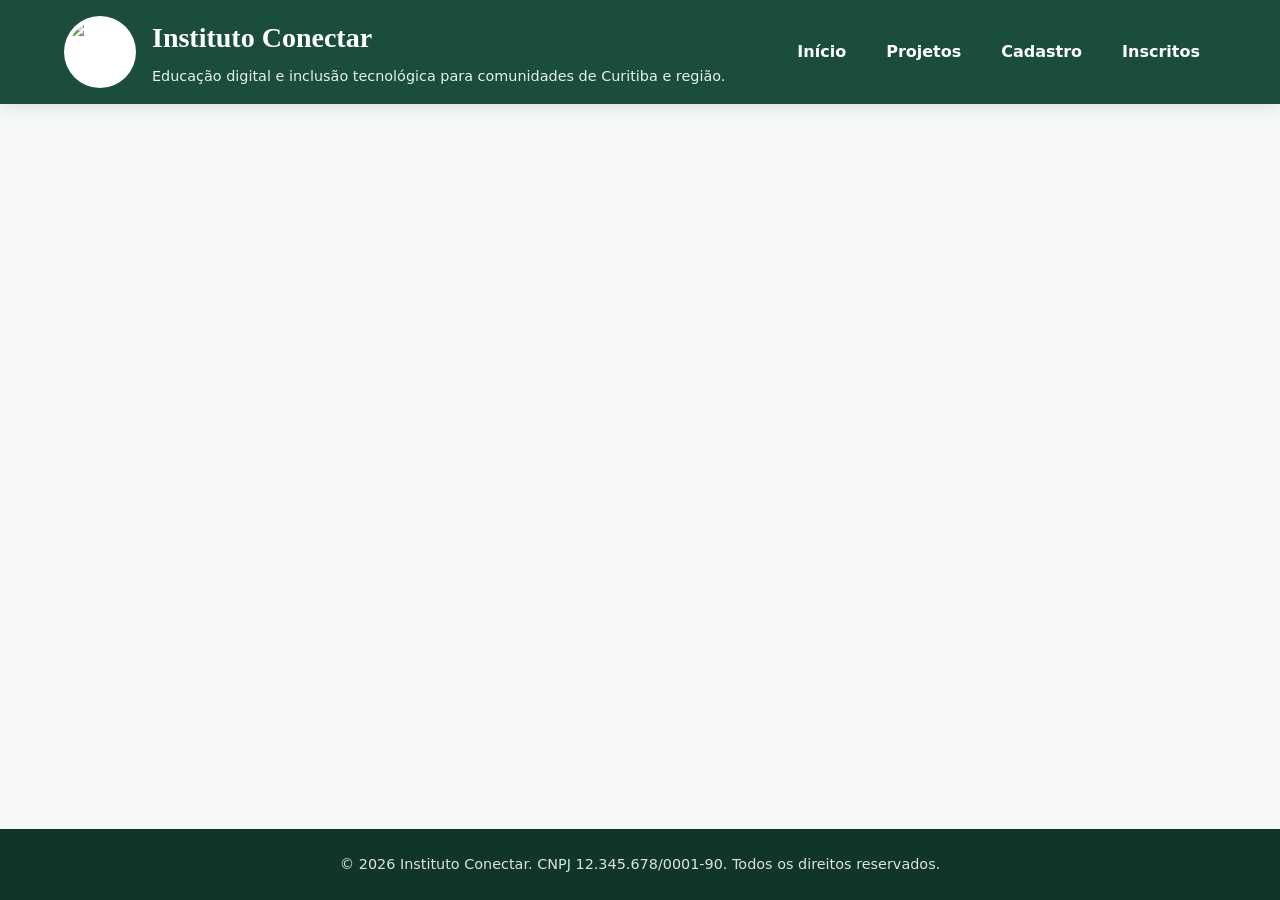
==== html/index.html @ c3115aa4 "a11y: landmarks, tabela, foco e reduced-motion" ====
<!DOCTYPE html>
<html lang="pt-BR">
<head>
  <meta charset="UTF-8">
  <meta name="viewport" content="width=device-width, initial-scale=1.0">
  <title>Instituto Conectar — Inclusão digital em Curitiba</title>
  <link rel="stylesheet" href="../css/styles.css">
  <script src="../js/storage.js" defer></script>
  <script src="../js/router.js" defer></script>
  <script src="../js/form.js" defer></script>
  <script src="../js/ui.js" defer></script>
  <script src="../js/app.js" defer></script>
</head>
<body class="page-spa">
  <a class="skip-link" href="#conteudo">Ir para o conteúdo</a>
  <header class="site-header" role="banner">
    <div class="header-inner">
      <div class="brand">
        <img src="../imagens/logo.svg" width="120" height="120" alt="Logo do Instituto Conectar: círculo e silhueta em verde">
        <div class="brand-text">
          <h1>Instituto Conectar</h1>
          <p>Educação digital e inclusão tecnológica para comunidades de Curitiba e região.</p>
        </div>
      </div>
      <input type="checkbox" id="nav-toggle" class="nav-toggle" aria-hidden="true">
      <label for="nav-toggle" class="nav-toggle-label" id="nav-toggle-label">Abrir ou fechar menu</label>
      <nav id="menu-principal" class="menu-principal" aria-label="Menu principal">
        <ul>
          <li><a href="#/" data-link>Início</a></li>
          <li><a href="#/projetos" data-link>Projetos</a></li>
          <li><a href="#/cadastro" data-link>Cadastro</a></li>
          <li><a href="#/inscritos" data-link>Inscritos</a></li>
        </ul>
      </nav>
    </div>
  </header>

  <main id="conteudo" class="site-main" tabindex="-1">
    <!-- VIEW: Início -->
    <div class="view" data-view="home" hidden>
      <section aria-labelledby="quem-somos">
        <h2 id="quem-somos">Quem somos</h2>
        <p><span class="tag">ONG</span><span class="tag">Curitiba</span></p>
        <p>
          O Instituto Conectar é uma organização sem fins lucrativos fundada em 2019
          com a missão de reduzir a exclusão digital. Oferecemos oficinas de informática,
          mentoria em programação e doação de equipamentos recondicionados.
        </p>
        <p>
          Acreditamos que acesso à tecnologia com acompanhamento humano transforma
          trajetórias de estudo e trabalho.
        </p>
      </section>

      <section aria-labelledby="missao">
        <h2 id="missao">Missão, visão e valores</h2>
        <h3>Missão</h3>
        <p>Democratizar o acesso ao conhecimento digital com qualidade e acolhimento.</p>
        <h3>Visão</h3>
        <p>Ser referência em inclusão tecnológica no Paraná até 2030.</p>
        <h3>Valores</h3>
        <ul class="valores-lista">
          <li>Empatia e escuta ativa</li>
          <li>Transparência na gestão de doações</li>
          <li>Aprendizado contínuo</li>
          <li>Colaboração com escolas e empresas parceiras</li>
        </ul>
      </section>

      <section aria-labelledby="contato">
        <h2 id="contato">Contato</h2>
        <address>
          <p><strong>Endereço:</strong> Rua das Flores, 450 — Centro, Curitiba/PR — CEP 80010-000</p>
          <p><strong>Telefone:</strong> <a href="tel:+554133334444">(41) 3333-4444</a></p>
          <p><strong>E-mail:</strong> <a href="mailto:contato@institutoconectar.org.br">contato@institutoconectar.org.br</a></p>
          <p><strong>Horário:</strong> segunda a sexta, das 9h às 18h</p>
        </address>
      </section>
    </div>

    <!-- VIEW: Projetos -->
    <div class="view" data-view="projetos" hidden>
      <section aria-labelledby="intro-projetos">
        <h2 id="intro-projetos">Nossos projetos</h2>
        <p class="alerta">
          Cada projeto abaixo mostra como você pode doar ou se voluntariar.
          A estrutura da página separa o propósito, o público e a forma de participar
          para facilitar a decisão de ajudar.
        </p>
        <div class="grade-projetos">
          <article class="card-projeto" aria-labelledby="oficina">
            <h2 id="oficina">Oficinas de Informática Básica</h2>
            <h3>O que é</h3>
            <p>Turmas gratuitas de 8 semanas sobre internet segura, editores de texto e currículo digital.</p>
            <h3>Para quem</h3>
            <p>Jovens a partir de 14 anos e adultos em busca do primeiro emprego.</p>
            <h3>Como doar</h3>
            <p>Contribua com material (mouses, teclados) ou apoie financeiramente o lanche dos alunos.</p>
            <h3>Como voluntariar</h3>
            <p>Monitores e facilitadores aos sábados pela manhã. <a href="#/cadastro" data-link>Cadastre-se aqui</a>.</p>
          </article>

          <article class="card-projeto" aria-labelledby="mentoria">
            <h2 id="mentoria">Mentoria em Programação</h2>
            <h3>O que é</h3>
            <p>Encontros semanais online com mentores de front-end, lógica e portfólio.</p>
            <h3>Para quem</h3>
            <p>Estudantes de escolas públicas com interesse em tecnologia.</p>
            <h3>Como doar</h3>
            <p>Patrocine bolsas de internet (chip) para mentorados em vulnerabilidade.</p>
            <h3>Como voluntariar</h3>
            <p>Profissionais de TI com 1h/semana. <a href="#/cadastro" data-link>Quero ser mentor</a>.</p>
          </article>

          <article class="card-projeto" aria-labelledby="recondicionamento">
            <h2 id="recondicionamento">Lab de Recondicionamento</h2>
            <h3>O que é</h3>
            <p>Recebemos notebooks usados, reparamos e doamos a famílias e escolas parceiras.</p>
            <h3>Para quem</h3>
            <p>Comunidades atendidas pelos CRAS da região metropolitana de Curitiba.</p>
            <h3>Como doar</h3>
            <p>Doe equipamentos funcionando ou para peças. Agende a retirada pelo formulário.</p>
            <h3>Como voluntariar</h3>
            <p>Técnicos e aprendizes no laboratório às terças e quintas. <a href="#/cadastro" data-link>Participar</a>.</p>
          </article>
        </div>
      </section>
    </div>

    <!-- VIEW: Cadastro -->
    <div class="view" data-view="cadastro" hidden>
      <section aria-labelledby="titulo-cadastro">
        <h2 id="titulo-cadastro">Cadastro de doador ou voluntário</h2>
        <p>Preencha os dados abaixo. A validação em JavaScript complementa as regras HTML5 e salva o cadastro no navegador (localStorage).</p>

        <div id="form-feedback" class="mensagem" role="status" aria-live="polite" hidden></div>

        <form id="form-cadastro" action="#" method="post" novalidate aria-labelledby="titulo-cadastro">
          <input type="hidden" id="registro-id" name="id" value="">

          <fieldset>
            <legend>Dados pessoais</legend>

            <div class="campo">
              <label for="nome">Nome completo</label>
              <input type="text" id="nome" name="nome" required minlength="3" maxlength="120" autocomplete="name" placeholder="Seu nome completo">
              <span class="campo-erro" data-erro-for="nome" hidden></span>
            </div>

            <div class="campo">
              <label for="email">E-mail</label>
              <input type="email" id="email" name="email" required autocomplete="email" placeholder="voce@email.com">
              <span class="campo-erro" data-erro-for="email" hidden></span>
            </div>

            <div class="campo">
              <label for="nascimento">Data de nascimento</label>
              <input type="date" id="nascimento" name="nascimento" required max="2012-12-31">
              <span class="campo-erro" data-erro-for="nascimento" hidden></span>
            </div>

            <div class="campo">
              <label for="cpf">CPF</label>
              <input
                type="text"
                id="cpf"
                name="cpf"
                required
                inputmode="numeric"
                pattern="\d{3}\.\d{3}\.\d{3}-\d{2}"
                maxlength="14"
                placeholder="000.000.000-00"
                title="Informe o CPF no formato 000.000.000-00"
                autocomplete="off">
              <span class="campo-erro" data-erro-for="cpf" hidden></span>
            </div>

            <div class="campo">
              <label for="telefone">Telefone</label>
              <input
                type="tel"
                id="telefone"
                name="telefone"
                required
                inputmode="tel"
                pattern="\(\d{2}\) \d{4,5}-\d{4}"
                maxlength="15"
                placeholder="(41) 99999-9999"
                title="Use o formato (41) 99999-9999"
                autocomplete="tel">
              <span class="campo-erro" data-erro-for="telefone" hidden></span>
            </div>
          </fieldset>

          <fieldset>
            <legend>Endereço</legend>

            <div class="campo">
              <label for="cep">CEP</label>
              <input
                type="text"
                id="cep"
                name="cep"
                required
                inputmode="numeric"
                pattern="\d{5}-\d{3}"
                maxlength="9"
                placeholder="80010-000"
                title="Informe o CEP no formato 00000-000"
                autocomplete="postal-code">
              <span class="campo-erro" data-erro-for="cep" hidden></span>
            </div>

            <div class="campo">
              <label for="endereco">Endereço (rua e número)</label>
              <input type="text" id="endereco" name="endereco" required minlength="5" maxlength="180" autocomplete="address-line1" placeholder="Rua Exemplo, 100">
              <span class="campo-erro" data-erro-for="endereco" hidden></span>
            </div>

            <div class="campo">
              <label for="cidade">Cidade</label>
              <input type="text" id="cidade" name="cidade" required minlength="2" maxlength="80" autocomplete="address-level2" placeholder="Curitiba">
              <span class="campo-erro" data-erro-for="cidade" hidden></span>
            </div>

            <div class="campo">
              <label for="estado">Estado</label>
              <select id="estado" name="estado" required autocomplete="address-level1">
                <option value="">Selecione</option>
                <option value="PR">Paraná</option>
                <option value="SP">São Paulo</option>
                <option value="SC">Santa Catarina</option>
                <option value="RS">Rio Grande do Sul</option>
                <option value="RJ">Rio de Janeiro</option>
                <option value="MG">Minas Gerais</option>
                <option value="OUTRO">Outro</option>
              </select>
              <span class="campo-erro" data-erro-for="estado" hidden></span>
            </div>
          </fieldset>

          <fieldset>
            <legend>Como deseja participar</legend>
            <div class="campo">
              <label for="tipo">Tipo de cadastro</label>
              <select id="tipo" name="tipo" required>
                <option value="">Selecione</option>
                <option value="doador">Doador</option>
                <option value="voluntario">Voluntário</option>
                <option value="ambos">Doador e voluntário</option>
              </select>
              <span class="campo-erro" data-erro-for="tipo" hidden></span>
            </div>
            <div class="campo">
              <label for="mensagem">Mensagem (opcional)</label>
              <textarea id="mensagem" name="mensagem" rows="4" maxlength="500" placeholder="Conte como quer ajudar"></textarea>
              <span class="campo-erro" data-erro-for="mensagem" hidden></span>
            </div>
          </fieldset>

          <p class="form-acoes">
            <button class="botao-enviar" type="submit" id="btn-enviar">Enviar cadastro</button>
            <button class="botao-secundario" type="button" id="btn-cancelar-edicao" hidden>Cancelar edição</button>
          </p>
        </form>
      </section>
    </div>

    <!-- VIEW: Inscritos -->
    <div class="view" data-view="inscritos" hidden>
      <section aria-labelledby="titulo-inscritos">
        <h2 id="titulo-inscritos">Inscritos (doadores e voluntários)</h2>
        <p>Lista salva neste navegador via <code>localStorage</code>. Os dados não são enviados a um servidor.</p>
        <div id="lista-feedback" class="mensagem" role="status" aria-live="polite" hidden></div>
        <div id="lista-inscritos" class="lista-inscritos">
          <!-- preenchido por JS -->
        </div>
      </section>
    </div>
  </main>

  <footer class="site-footer" role="contentinfo">
    <p>&copy; 2026 Instituto Conectar. CNPJ 12.345.678/0001-90. Todos os direitos reservados.</p>
  </footer>
</body>
</html>
---- css/styles.css ----
/* Instituto Conectar — EP2
   Design tokens, Flexbox, Grid e layout responsivo */

:root {
  --cor-primaria: #1B4D3E;
  --cor-primaria-escura: #12352b;
  --cor-secundaria: #2E8B57;
  --cor-destaque: #F4A261;
  --cor-fundo: #F7F9F8;
  --cor-superficie: #FFFFFF;
  --cor-texto: #1A1A1A;
  --cor-texto-suave: #4A5568;
  --cor-borda: #D9E2DD;
  --cor-erro: #C53030;
  --cor-sucesso: #276749;
  --fonte-base: "Segoe UI", system-ui, -apple-system, sans-serif;
  --fonte-titulo: Georgia, "Times New Roman", serif;
  /* Escala tipográfica — 5 tamanhos */
  --tipo-xs: 0.8rem;   /* legendas, tags */
  --tipo-sm: 0.9rem;   /* texto auxiliar */
  --tipo-md: 1rem;     /* corpo */
  --tipo-lg: 1.25rem;  /* subtítulos / cards */
  --tipo-xl: 1.75rem;  /* títulos principais */
  --espaco-xs: 0.25rem;
  --espaco-sm: 0.5rem;
  --espaco-md: 1rem;
  --espaco-lg: 1.5rem;
  --espaco-xl: 2.5rem;
  --raio: 0.5rem;
  --sombra: 0 4px 16px rgba(27, 77, 62, 0.12);
  --largura-max: 72rem;
  --transicao: 0.2s ease;
}

*,
*::before,
*::after { box-sizing: border-box; }

html { font-size: 100%; scroll-behavior: smooth; }

body {
  margin: 0;
  font-family: var(--fonte-base);
  font-size: var(--tipo-md);
  color: var(--cor-texto);
  background: var(--cor-fundo);
  line-height: 1.6;
  min-height: 100vh;
  display: flex;
  flex-direction: column;
}

img { max-width: 100%; height: auto; display: block; }

a {
  color: var(--cor-secundaria);
  text-decoration-thickness: 0.08em;
  transition: color var(--transicao);
}

a:hover { color: var(--cor-primaria); }

a:focus-visible,
button:focus-visible,
input:focus-visible,
select:focus-visible,
textarea:focus-visible {
  outline: 3px solid var(--cor-destaque);
  outline-offset: 2px;
}

.skip-link {
  position: absolute;
  left: -999px;
  top: var(--espaco-md);
  background: var(--cor-primaria);
  color: #fff;
  padding: var(--espaco-sm) var(--espaco-md);
  z-index: 1000;
  border-radius: var(--raio);
}

.skip-link:focus { left: var(--espaco-md); }

.site-header {
  background: var(--cor-primaria);
  color: #fff;
  padding: var(--espaco-md) var(--espaco-lg);
  box-shadow: var(--sombra);
}

.header-inner {
  max-width: var(--largura-max);
  margin: 0 auto;
  display: flex;
  flex-wrap: wrap;
  align-items: center;
  justify-content: space-between;
  gap: var(--espaco-md);
}

.brand {
  display: flex;
  align-items: center;
  gap: var(--espaco-md);
  min-width: 0;
}

.brand img {
  width: 4.5rem;
  height: 4.5rem;
  border-radius: 50%;
  background: #fff;
  padding: var(--espaco-xs);
}

.brand-text h1 {
  margin: 0;
  font-family: var(--fonte-titulo);
  font-size: clamp(var(--tipo-lg), 2.5vw, var(--tipo-xl));
}

.brand-text p {
  margin: var(--espaco-xs) 0 0;
  font-size: var(--tipo-sm);
  color: #e8f0ec;
}

.nav-toggle { display: none; }

.nav-toggle-label {
  display: none;
  cursor: pointer;
  padding: var(--espaco-sm) var(--espaco-md);
  border: 2px solid #fff;
  border-radius: var(--raio);
  font-weight: 600;
  user-select: none;
}

.nav-toggle-label:hover,
.nav-toggle-label:active {
  background: var(--cor-primaria-escura);
}

.menu-principal ul {
  list-style: none;
  margin: 0;
  padding: 0;
  display: flex;
  flex-wrap: wrap;
  gap: var(--espaco-sm);
}

.menu-principal a {
  color: #fff;
  text-decoration: none;
  padding: var(--espaco-sm) var(--espaco-md);
  border-radius: var(--raio);
  font-weight: 600;
  display: inline-block;
  transition: background var(--transicao), transform var(--transicao);
}

.menu-principal a:hover,
.menu-principal a:active {
  background: rgba(255, 255, 255, 0.15);
  transform: translateY(-1px);
}

.menu-principal a[aria-current="page"] {
  background: var(--cor-secundaria);
}

.site-main {
  flex: 1;
  width: min(100% - 2 * var(--espaco-lg), var(--largura-max));
  margin: var(--espaco-xl) auto;
  display: grid;
  grid-template-columns: repeat(12, 1fr);
  gap: var(--espaco-lg);
}

.site-main > section,
.site-main .view > section {
  grid-column: 1 / -1;
  background: var(--cor-superficie);
  padding: var(--espaco-lg);
  border-radius: var(--raio);
  border: 1px solid var(--cor-borda);
  box-shadow: var(--sombra);
}

.site-main h2 {
  margin-top: 0;
  font-family: var(--fonte-titulo);
  color: var(--cor-primaria);
  font-size: clamp(1.35rem, 2vw, var(--tipo-xl));
}

.site-main h3 {
  color: var(--cor-primaria-escura);
  margin-bottom: var(--espaco-sm);
}

.page-home .site-main > section:nth-child(1) { grid-column: 1 / 8; }
.page-home .site-main > section:nth-child(2) { grid-column: 8 / -1; }
.page-home .site-main > section:nth-child(3) { grid-column: 1 / -1; }

.tag {
  display: inline-block;
  background: #e6f4ea;
  color: var(--cor-sucesso);
  padding: var(--espaco-xs) var(--espaco-sm);
  border-radius: 999px;
  font-size: var(--tipo-xs);
  font-weight: 700;
  margin: 0 var(--espaco-xs) var(--espaco-sm) 0;
}

.valores-lista {
  display: grid;
  grid-template-columns: repeat(auto-fit, minmax(10rem, 1fr));
  gap: var(--espaco-md);
  list-style: none;
  padding: 0;
  margin: var(--espaco-md) 0 0;
}

.valores-lista li {
  background: var(--cor-fundo);
  border-left: 4px solid var(--cor-secundaria);
  padding: var(--espaco-md);
  border-radius: var(--raio);
  font-weight: 500;
}

.alerta {
  background: #fff7ed;
  border: 1px solid var(--cor-destaque);
  color: #7c4a03;
  padding: var(--espaco-md);
  border-radius: var(--raio);
  margin-bottom: var(--espaco-lg);
}

.grade-projetos {
  display: grid;
  grid-template-columns: repeat(12, 1fr);
  gap: var(--espaco-lg);
}

.card-projeto {
  grid-column: span 4;
  background: var(--cor-superficie);
  border: 1px solid var(--cor-borda);
  border-radius: var(--raio);
  padding: var(--espaco-lg);
  box-shadow: var(--sombra);
  transition: transform var(--transicao), box-shadow var(--transicao);
}

.card-projeto:hover {
  transform: translateY(-4px);
  box-shadow: 0 8px 24px rgba(27, 77, 62, 0.18);
}

.card-projeto h2 { font-size: var(--tipo-lg); }

form { display: grid; gap: var(--espaco-lg); }

fieldset {
  border: 1px solid var(--cor-borda);
  border-radius: var(--raio);
  padding: var(--espaco-lg);
  margin: 0;
  background: var(--cor-fundo);
}

legend {
  font-weight: 700;
  color: var(--cor-primaria);
  padding: 0 var(--espaco-sm);
}

.campo { margin-bottom: var(--espaco-md); }

label {
  display: block;
  font-weight: 600;
  margin-bottom: var(--espaco-xs);
}

input, select, textarea, button { font: inherit; }

input, select, textarea {
  width: 100%;
  padding: 0.65rem 0.75rem;
  border: 1px solid var(--cor-borda);
  border-radius: var(--raio);
  background: var(--cor-superficie);
  transition: border-color var(--transicao), box-shadow var(--transicao);
}

input:hover, select:hover, textarea:hover {
  border-color: var(--cor-secundaria);
}

input:invalid:not(:placeholder-shown):not(:focus) {
  border-color: var(--cor-erro);
}

.botao-enviar {
  appearance: none;
  border: none;
  background: var(--cor-secundaria);
  color: #fff;
  font-weight: 700;
  padding: 0.85rem 1.5rem;
  border-radius: var(--raio);
  cursor: pointer;
  transition: background var(--transicao), transform var(--transicao);
}

.botao-enviar:hover { background: var(--cor-primaria); }
.botao-enviar:active { transform: scale(0.98); }

address { font-style: normal; }
address p { margin: var(--espaco-sm) 0; }

.site-footer {
  background: var(--cor-primaria-escura);
  color: #d7e5df;
  text-align: center;
  padding: var(--espaco-lg);
  margin-top: auto;
}

.site-footer p { margin: 0; font-size: var(--tipo-sm); }

@media (max-width: 992px) {
  .page-home .site-main > section:nth-child(1),
  .page-home .site-main > section:nth-child(2) {
    grid-column: 1 / -1;
  }
  .card-projeto { grid-column: span 6; }
}

@media (max-width: 768px) {
  .nav-toggle-label { display: inline-block; }
  .menu-principal {
    width: 100%;
    display: none;
  }
  .nav-toggle:checked ~ .menu-principal { display: block; }
  .menu-principal ul {
    flex-direction: column;
    margin-top: var(--espaco-md);
  }
  .menu-principal a { display: block; }
  .site-main {
    width: min(100% - 2 * var(--espaco-md), var(--largura-max));
    margin: var(--espaco-lg) auto;
  }
  .card-projeto { grid-column: 1 / -1; }
  .brand img { width: 3.5rem; height: 3.5rem; }
}

@media (max-width: 480px) {
  .site-header { padding: var(--espaco-md); }
  .site-main > section { padding: var(--espaco-md); }
}

/* ========== EP3 — SPA, mensagens e lista de inscritos ========== */

.view {
  display: contents;
}

.view[hidden] {
  display: none !important;
}

/* Home: duas colunas nas primeiras seções (display:contents participa do grid) */
.page-spa.page-home .view[data-view="home"] > section:nth-child(1) {
  grid-column: 1 / 8;
}
.page-spa.page-home .view[data-view="home"] > section:nth-child(2) {
  grid-column: 8 / -1;
}
.page-spa.page-home .view[data-view="home"] > section:nth-child(3) {
  grid-column: 1 / -1;
}

.mensagem {
  padding: var(--espaco-md);
  border-radius: var(--raio);
  margin-bottom: var(--espaco-lg);
  border: 1px solid var(--cor-borda);
  font-weight: 600;
}

.mensagem--sucesso {
  background: #e6f4ea;
  border-color: var(--cor-sucesso);
  color: var(--cor-sucesso);
}

.mensagem--erro {
  background: #fde8e8;
  border-color: var(--cor-erro);
  color: var(--cor-erro);
}

.mensagem--info {
  background: #fff7ed;
  border-color: var(--cor-destaque);
  color: #7c4a03;
}

.campo-erro {
  display: block;
  color: var(--cor-erro);
  font-size: var(--tipo-sm);
  margin-top: var(--espaco-xs);
}

.campo-invalido {
  border-color: var(--cor-erro) !important;
  box-shadow: 0 0 0 2px rgba(197, 48, 48, 0.15);
}

.form-acoes {
  display: flex;
  flex-wrap: wrap;
  gap: var(--espaco-md);
  align-items: center;
}

.botao-secundario {
  appearance: none;
  border: 2px solid var(--cor-primaria);
  background: transparent;
  color: var(--cor-primaria);
  font-weight: 700;
  padding: 0.75rem 1.25rem;
  border-radius: var(--raio);
  cursor: pointer;
  transition: background var(--transicao), color var(--transicao);
}

.botao-secundario:hover {
  background: var(--cor-primaria);
  color: #fff;
}

.estado-vazio {
  text-align: center;
  padding: var(--espaco-xl) var(--espaco-lg);
  background: var(--cor-fundo);
  border: 2px dashed var(--cor-borda);
  border-radius: var(--raio);
  color: var(--cor-texto-suave);
}

.tabela-wrap {
  overflow-x: auto;
  border: 1px solid var(--cor-borda);
  border-radius: var(--raio);
}

.tabela-inscritos {
  width: 100%;
  border-collapse: collapse;
  font-size: var(--tipo-sm);
  background: var(--cor-superficie);
}

.tabela-inscritos th,
.tabela-inscritos td {
  padding: var(--espaco-sm) var(--espaco-md);
  text-align: left;
  border-bottom: 1px solid var(--cor-borda);
  vertical-align: middle;
}

.tabela-inscritos th {
  background: var(--cor-primaria);
  color: #fff;
  font-weight: 700;
  white-space: nowrap;
}

.tabela-inscritos tbody tr:hover {
  background: var(--cor-fundo);
}

.tabela-inscritos tbody tr:last-child td {
  border-bottom: none;
}

.acoes-celula {
  white-space: nowrap;
}

.botao-acao {
  appearance: none;
  border: 1px solid var(--cor-borda);
  background: var(--cor-superficie);
  color: var(--cor-texto);
  font: inherit;
  font-size: var(--tipo-xs);
  font-weight: 700;
  padding: var(--espaco-xs) var(--espaco-sm);
  border-radius: var(--raio);
  cursor: pointer;
  transition: background var(--transicao), color var(--transicao), border-color var(--transicao);
}

.botao-editar:hover {
  border-color: var(--cor-secundaria);
  color: var(--cor-secundaria);
}

.botao-excluir:hover {
  border-color: var(--cor-erro);
  color: var(--cor-erro);
  background: #fde8e8;
}

.lista-resumo {
  margin-top: var(--espaco-md);
  color: var(--cor-texto-suave);
  font-size: var(--tipo-sm);
}

@media (max-width: 992px) {
  .page-spa.page-home .view[data-view="home"] > section:nth-child(1),
  .page-spa.page-home .view[data-view="home"] > section:nth-child(2),
  .page-home .site-main > section:nth-child(1),
  .page-home .site-main > section:nth-child(2) {
    grid-column: 1 / -1;
  }
}

@media (max-width: 480px) {
  .site-main .view > section {
    padding: var(--espaco-md);
  }
}


.tabela-inscritos caption {
  caption-side: top;
  text-align: left;
  padding: var(--espaco-sm) var(--espaco-md);
  font-weight: 700;
  color: var(--cor-primaria);
  background: var(--cor-fundo);
}

/* ========== EP4 — Acessibilidade ========== */

.skip-link:focus-visible {
  left: var(--espaco-md);
}

.nav-toggle-label:focus-visible {
  outline: 3px solid var(--cor-destaque);
  outline-offset: 2px;
}

@media (prefers-reduced-motion: reduce) {
  html { scroll-behavior: auto; }
  *,
  *::before,
  *::after {
    animation-duration: 0.01ms !important;
    animation-iteration-count: 1 !important;
    transition-duration: 0.01ms !important;
  }
  .menu-principal a:hover,
  .menu-principal a:active,
  .card-projeto:hover,
  .botao-enviar:active {
    transform: none;
  }
}
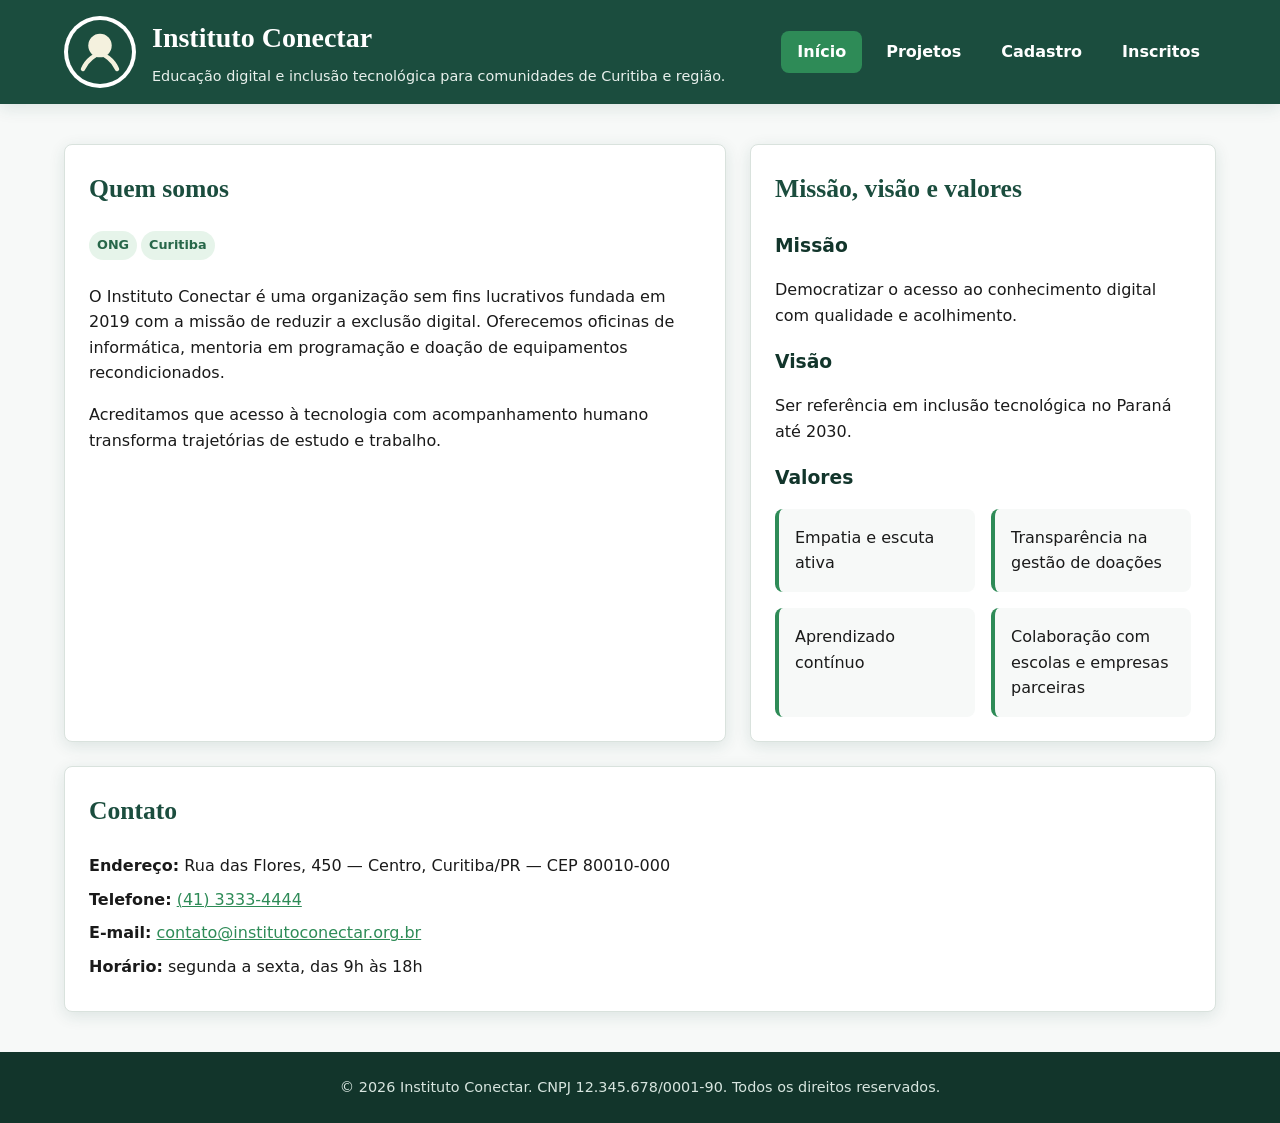
==== commit 18141502: "Inicia projeto Instituto Conectar (SPA HTML/CSS/JS)" ====
--- a/html/index.html
+++ b/html/index.html
@@ -13,7 +13,7 @@
 </head>
 <body class="page-spa">
   <a class="skip-link" href="#conteudo">Ir para o conteúdo</a>
-  <header class="site-header" role="banner">
+  <header class="site-header">
     <div class="header-inner">
       <div class="brand">
         <img src="../imagens/logo.svg" width="120" height="120" alt="Logo do Instituto Conectar: círculo e silhueta em verde">
@@ -23,8 +23,8 @@
         </div>
       </div>
       <input type="checkbox" id="nav-toggle" class="nav-toggle" aria-hidden="true">
-      <label for="nav-toggle" class="nav-toggle-label" id="nav-toggle-label">Abrir ou fechar menu</label>
-      <nav id="menu-principal" class="menu-principal" aria-label="Menu principal">
+      <label for="nav-toggle" class="nav-toggle-label">Menu</label>
+      <nav class="menu-principal" aria-label="Menu principal">
         <ul>
           <li><a href="#/" data-link>Início</a></li>
           <li><a href="#/projetos" data-link>Projetos</a></li>
@@ -35,7 +35,7 @@
     </div>
   </header>
 
-  <main id="conteudo" class="site-main" tabindex="-1">
+  <main id="conteudo" class="site-main">
     <!-- VIEW: Início -->
     <div class="view" data-view="home" hidden>
       <section aria-labelledby="quem-somos">
@@ -135,7 +135,7 @@
 
         <div id="form-feedback" class="mensagem" role="status" aria-live="polite" hidden></div>
 
-        <form id="form-cadastro" action="#" method="post" novalidate aria-labelledby="titulo-cadastro">
+        <form id="form-cadastro" action="#" method="post" novalidate>
           <input type="hidden" id="registro-id" name="id" value="">
 
           <fieldset>
@@ -279,7 +279,7 @@
     </div>
   </main>
 
-  <footer class="site-footer" role="contentinfo">
+  <footer class="site-footer">
     <p>&copy; 2026 Instituto Conectar. CNPJ 12.345.678/0001-90. Todos os direitos reservados.</p>
   </footer>
 </body>
--- a/css/styles.css
+++ b/css/styles.css
@@ -548,41 +548,3 @@
     padding: var(--espaco-md);
   }
 }
-
-
-.tabela-inscritos caption {
-  caption-side: top;
-  text-align: left;
-  padding: var(--espaco-sm) var(--espaco-md);
-  font-weight: 700;
-  color: var(--cor-primaria);
-  background: var(--cor-fundo);
-}
-
-/* ========== EP4 — Acessibilidade ========== */
-
-.skip-link:focus-visible {
-  left: var(--espaco-md);
-}
-
-.nav-toggle-label:focus-visible {
-  outline: 3px solid var(--cor-destaque);
-  outline-offset: 2px;
-}
-
-@media (prefers-reduced-motion: reduce) {
-  html { scroll-behavior: auto; }
-  *,
-  *::before,
-  *::after {
-    animation-duration: 0.01ms !important;
-    animation-iteration-count: 1 !important;
-    transition-duration: 0.01ms !important;
-  }
-  .menu-principal a:hover,
-  .menu-principal a:active,
-  .card-projeto:hover,
-  .botao-enviar:active {
-    transform: none;
-  }
-}
